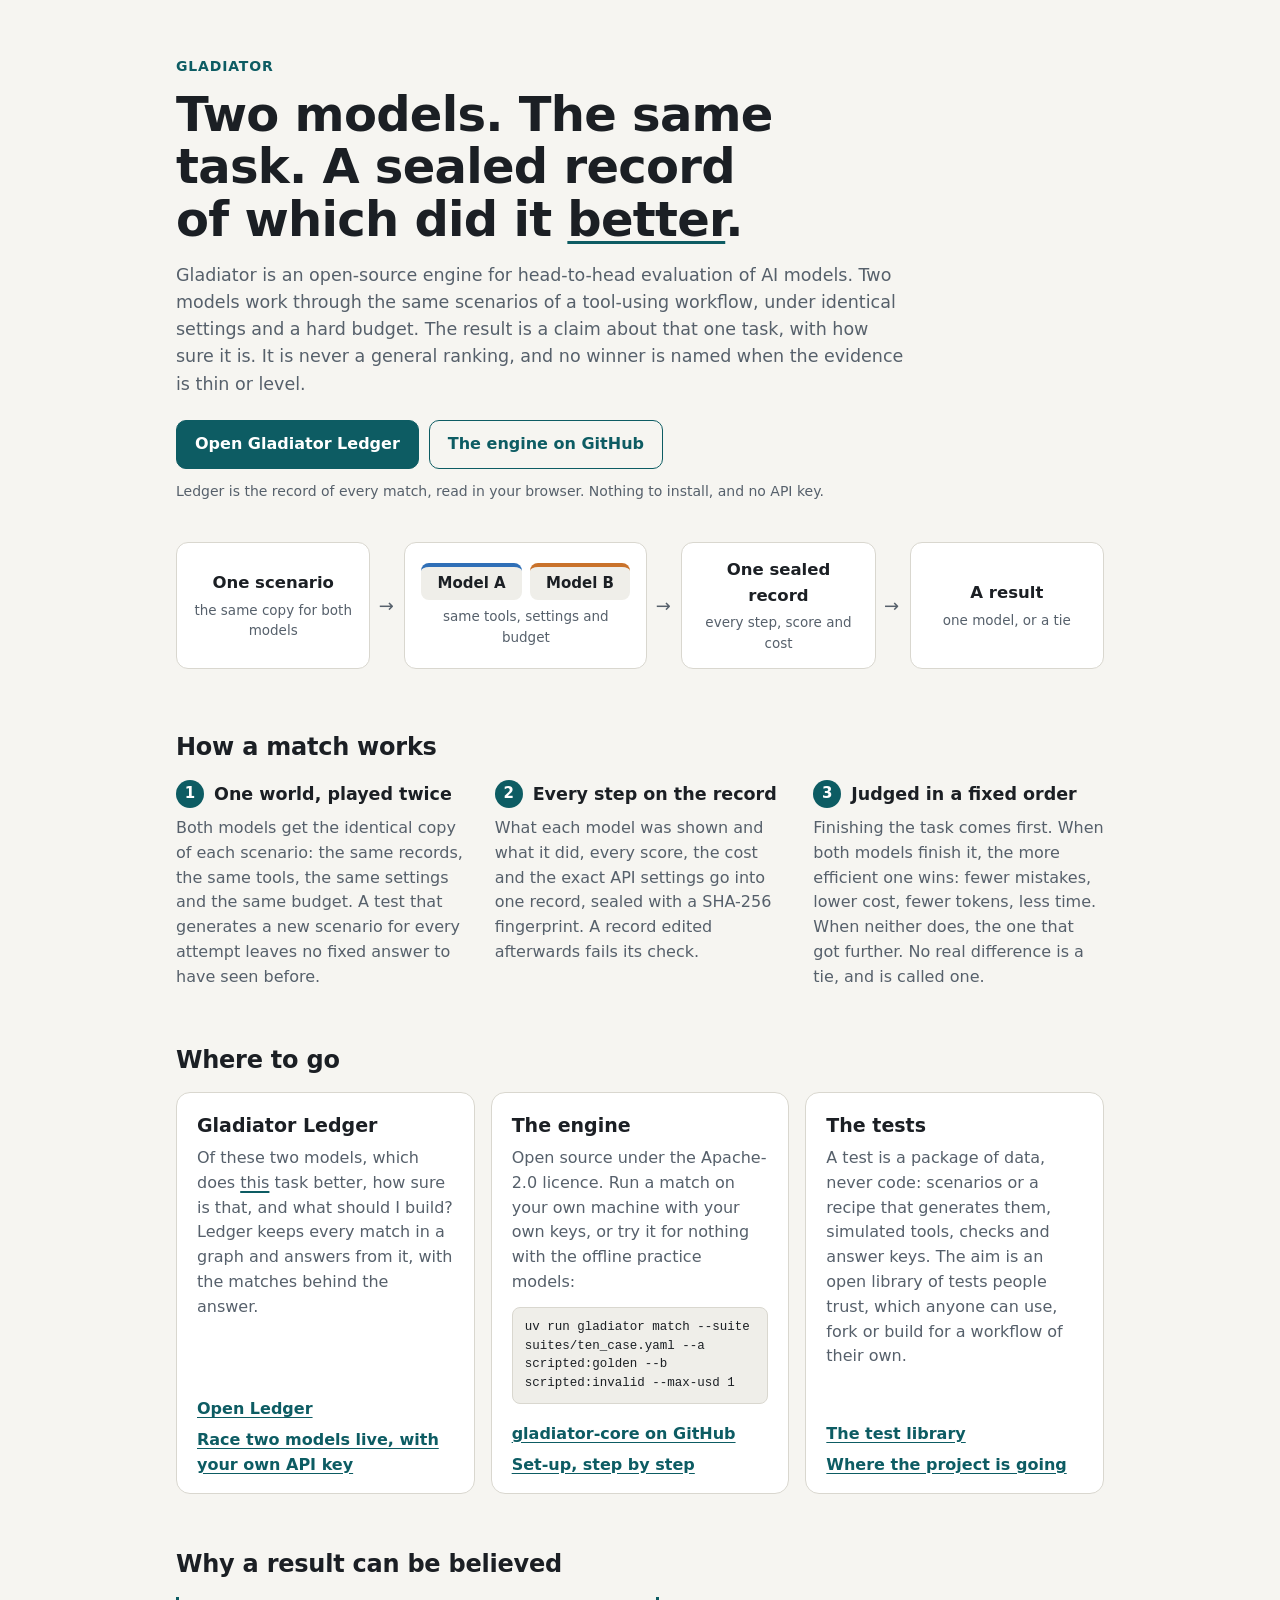
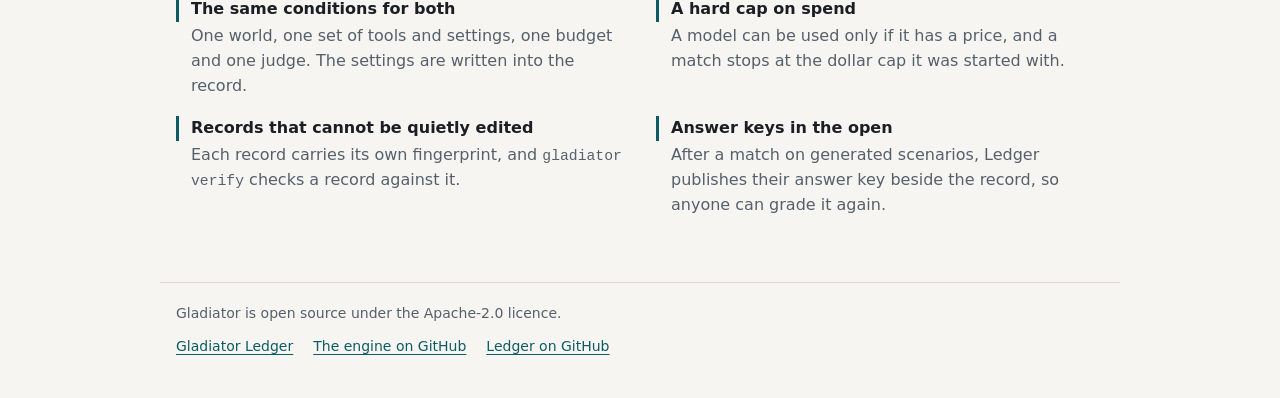
==== website/index.html @ 48481beb "A home page for gladiatorbench.com, and a runner's own address says what it is The base domain answe" ====
<!doctype html>
<html lang="en">
<head>
<meta charset="utf-8">
<meta name="viewport" content="width=device-width, initial-scale=1">
<title>Gladiator: which of two AI models does this task better?</title>
<meta name="description" content="Gladiator is an open-source engine for head-to-head evaluation of AI models: two models, the same scenarios, identical settings, and a sealed record of which did the task better.">
<link rel="canonical" href="https://gladiatorbench.com/">
<meta property="og:type" content="website">
<meta property="og:url" content="https://gladiatorbench.com/">
<meta property="og:title" content="Gladiator: which of two AI models does this task better?">
<meta property="og:description" content="Two models, the same scenarios, identical settings, and a sealed record of which did the task better.">
<link rel="icon" href="data:image/svg+xml,%3Csvg xmlns='http://www.w3.org/2000/svg' viewBox='0 0 32 32'%3E%3Crect width='32' height='32' rx='7' fill='%230d5c63'/%3E%3Crect x='7' y='8' width='7' height='16' rx='2' fill='%23ffffff'/%3E%3Crect x='18' y='8' width='7' height='16' rx='2' fill='%23f0c170'/%3E%3C/svg%3E">
<link rel="stylesheet" href="styles.css">
</head>
<body>
<header class="top">
  <p class="brand">Gladiator</p>
  <h1>Two models. The same task. A sealed record of which did it <em>better</em>.</h1>
  <p class="lede">Gladiator is an open-source engine for head-to-head evaluation of AI models. Two models work
    through the same scenarios of a tool-using workflow, under identical settings and a hard budget. The result
    is a claim about that one task, with how sure it is. It is never a general ranking, and no winner is named
    when the evidence is thin or level.</p>
  <p class="actions">
    <a class="button" href="https://ledger.gladiatorbench.com/">Open Gladiator Ledger</a>
    <a class="button quiet" href="https://github.com/Loothore907/gladiator-core">The engine on GitHub</a>
  </p>
  <p class="note">Ledger is the record of every match, read in your browser. Nothing to install, and no API key.</p>

  <ol class="flow" aria-label="A match, from one scenario to a result">
    <li class="station">
      <span class="what">One scenario</span>
      <span class="how">the same copy for both models</span>
    </li>
    <li class="station pair">
      <span class="sides"><span class="side a">Model A</span><span class="side b">Model B</span></span>
      <span class="how">same tools, settings and budget</span>
    </li>
    <li class="station">
      <span class="what">One sealed record</span>
      <span class="how">every step, score and cost</span>
    </li>
    <li class="station">
      <span class="what">A result</span>
      <span class="how">one model, or a tie</span>
    </li>
  </ol>
</header>

<main>
  <section aria-labelledby="h-how">
    <h2 id="h-how">How a match works</h2>
    <ol class="steps">
      <li>
        <h3><span class="num">1</span> One world, played twice</h3>
        <p>Both models get the identical copy of each scenario: the same records, the same tools, the same
          settings and the same budget. A test that generates a new scenario for every attempt leaves no fixed
          answer to have seen before.</p>
      </li>
      <li>
        <h3><span class="num">2</span> Every step on the record</h3>
        <p>What each model was shown and what it did, every score, the cost and the exact API settings go into
          one record, sealed with a SHA-256 fingerprint. A record edited afterwards fails its check.</p>
      </li>
      <li>
        <h3><span class="num">3</span> Judged in a fixed order</h3>
        <p>Finishing the task comes first. When both models finish it, the more efficient one wins: fewer
          mistakes, lower cost, fewer tokens, less time. When neither does, the one that got further. No real
          difference is a tie, and is called one.</p>
      </li>
    </ol>
  </section>

  <section aria-labelledby="h-where">
    <h2 id="h-where">Where to go</h2>
    <div class="cards">
      <article class="card">
        <h3>Gladiator Ledger</h3>
        <p>Of these two models, which does <em>this</em> task better, how sure is that, and what should I build?
          Ledger keeps every match in a graph and answers from it, with the matches behind the answer.</p>
        <p class="links">
          <a href="https://ledger.gladiatorbench.com/">Open Ledger</a>
          <a href="https://github.com/Loothore907/gladiator-ledger#race-two-models-live-with-your-own-api-key">Race two models live, with your own API key</a>
        </p>
      </article>
      <article class="card">
        <h3>The engine</h3>
        <p>Open source under the Apache-2.0 licence. Run a match on your own machine with your own keys, or try
          it for nothing with the offline practice models:</p>
        <pre><code>uv run gladiator match --suite suites/ten_case.yaml --a scripted:golden --b scripted:invalid --max-usd 1</code></pre>
        <p class="links">
          <a href="https://github.com/Loothore907/gladiator-core">gladiator-core on GitHub</a>
          <a href="https://github.com/Loothore907/gladiator-core/blob/main/docs/DEVELOPMENT.md">Set-up, step by step</a>
        </p>
      </article>
      <article class="card">
        <h3>The tests</h3>
        <p>A test is a package of data, never code: scenarios or a recipe that generates them, simulated tools,
          checks and answer keys. The aim is an open library of tests people trust, which anyone can use, fork
          or build for a workflow of their own.</p>
        <p class="links">
          <a href="https://github.com/Loothore907/gladiator-core/tree/main/challenges">The test library</a>
          <a href="https://github.com/Loothore907/gladiator-core/blob/main/docs/PRODUCT.md">Where the project is going</a>
        </p>
      </article>
    </div>
  </section>

  <section aria-labelledby="h-trust">
    <h2 id="h-trust">Why a result can be believed</h2>
    <dl class="trust">
      <div>
        <dt>The same conditions for both</dt>
        <dd>One world, one set of tools and settings, one budget and one judge. The settings are written into
          the record.</dd>
      </div>
      <div>
        <dt>A hard cap on spend</dt>
        <dd>A model can be used only if it has a price, and a match stops at the dollar cap it was started
          with.</dd>
      </div>
      <div>
        <dt>Records that cannot be quietly edited</dt>
        <dd>Each record carries its own fingerprint, and <code>gladiator verify</code> checks a record against
          it.</dd>
      </div>
      <div>
        <dt>Answer keys in the open</dt>
        <dd>After a match on generated scenarios, Ledger publishes their answer key beside the record, so anyone
          can grade it again.</dd>
      </div>
    </dl>
  </section>
</main>

<footer class="foot">
  <p>Gladiator is open source under the Apache-2.0 licence.</p>
  <p class="links">
    <a href="https://ledger.gladiatorbench.com/">Gladiator Ledger</a>
    <a href="https://github.com/Loothore907/gladiator-core">The engine on GitHub</a>
    <a href="https://github.com/Loothore907/gladiator-ledger">Ledger on GitHub</a>
  </p>
</footer>
</body>
</html>
---- website/styles.css ----
/* The home page at gladiatorbench.com. One static page: no script, nothing loaded from anywhere else.
   The colours are the Gladiator Ledger page's, so the two read as one place. */
:root {
  color-scheme: light dark;
  --bg: #f6f5f1;
  --surface: #ffffff;
  --sunken: #efeee9;
  --ink: #1b1f24;
  --muted: #56606b;
  --line: #d9d7cf;
  --accent: #0d5c63;
  --accent-ink: #ffffff;
  --accent-soft: #e2efef;
  --focus: #1a6fd6;
  --side-a: #2f6fb7;
  --side-b: #c9722b;
  --mono: ui-monospace, SFMono-Regular, Menlo, Consolas, "Liberation Mono", monospace;
  --sans: system-ui, -apple-system, "Segoe UI", Roboto, "Helvetica Neue", Arial, sans-serif;
}
@media (prefers-color-scheme: dark) {
  :root {
    --bg: #131619;
    --surface: #1b1f23;
    --sunken: #171a1e;
    --ink: #e8eaed;
    --muted: #a3acb6;
    --line: #333a41;
    --accent: #72c8cc;
    --accent-ink: #0c1719;
    --accent-soft: #1c3336;
    --focus: #8ab8ff;
    --side-a: #6aa5e6;
    --side-b: #e39a5a;
  }
}

* { box-sizing: border-box; }
html { -webkit-text-size-adjust: 100%; }
body {
  margin: 0;
  background: var(--bg);
  color: var(--ink);
  font: 16px/1.55 var(--sans);
  overflow-wrap: break-word;
}
.top, main, .foot { max-width: 960px; margin: 0 auto; padding: 0 16px; }
.top { padding-top: 56px; }
a { color: var(--accent); text-underline-offset: 3px; }
a:focus-visible { outline: 3px solid var(--focus); outline-offset: 2px; border-radius: 4px; }
p { margin: 0 0 12px; }

.brand { margin: 0 0 10px; font-size: 14px; font-weight: 600; letter-spacing: 0.06em; text-transform: uppercase; color: var(--accent); }
h1 { margin: 0 0 16px; max-width: 20ch; font-size: clamp(30px, 6vw, 48px); line-height: 1.1; letter-spacing: -0.015em; text-wrap: balance; }
h1 em, .card em { font-style: normal; text-decoration: underline; text-decoration-color: var(--accent); text-decoration-thickness: 3px; text-underline-offset: 5px; }
.card em { text-decoration-thickness: 2px; text-underline-offset: 3px; }
.lede { margin: 0 0 22px; max-width: 66ch; font-size: 17.5px; color: var(--muted); }
.note { margin: 12px 0 0; font-size: 14px; color: var(--muted); }

.actions { display: flex; flex-wrap: wrap; gap: 10px; margin: 0; }
.button {
  display: inline-block; padding: 11px 18px; border-radius: 10px; border: 1.5px solid var(--accent);
  background: var(--accent); color: var(--accent-ink); font-weight: 600; text-decoration: none;
}
.button.quiet { background: transparent; color: var(--accent); }
.button:hover { filter: brightness(1.08); }
.button.quiet:hover { background: var(--accent-soft); filter: none; }

/* A match in four stations. Side by side where there is room, top to bottom on a phone; the arrow between two
   stations turns with them. */
.flow { list-style: none; margin: 40px 0 0; padding: 0; display: grid; grid-template-columns: 1fr; gap: 30px; }
.station {
  position: relative; display: flex; flex-direction: column; justify-content: center; gap: 4px; min-width: 0;
  padding: 14px 16px; border: 1px solid var(--line); border-radius: 12px; background: var(--surface); text-align: center;
}
.station .what { font-weight: 650; font-size: 16.5px; }
.station .how { font-size: 13.5px; color: var(--muted); }
.station:not(:last-child)::after {
  content: "\2193"; position: absolute; left: 50%; top: 100%; transform: translateX(-50%);
  width: 30px; height: 30px; line-height: 30px; text-align: center; font-size: 18px; color: var(--muted);
}
.sides { display: grid; grid-template-columns: 1fr 1fr; gap: 8px; margin-bottom: 2px; }
.side { padding: 5px 6px; border-radius: 8px; background: var(--sunken); font-weight: 650; font-size: 15px; }
.side.a { border-top: 4px solid var(--side-a); }
.side.b { border-top: 4px solid var(--side-b); }
@media (min-width: 760px) {
  .flow { grid-template-columns: 1fr 1.25fr 1fr 1fr; gap: 34px; }
  .station:not(:last-child)::after { content: "\2192"; left: 100%; top: 50%; transform: translateY(-50%); width: 34px; }
}

main { padding-top: 8px; }
section { margin-top: 56px; }
h2 { margin: 0 0 18px; font-size: 24px; line-height: 1.2; letter-spacing: -0.01em; }
h3 { margin: 0 0 8px; font-size: 17.5px; line-height: 1.3; }

.steps { list-style: none; margin: 0; padding: 0; display: grid; grid-template-columns: 1fr; gap: 22px; }
.steps p { margin: 0; color: var(--muted); }
.steps h3 { display: flex; align-items: center; gap: 10px; }
.num {
  flex: none; display: inline-flex; align-items: center; justify-content: center; width: 28px; height: 28px;
  border-radius: 50%; background: var(--accent); color: var(--accent-ink); font-size: 15px; font-weight: 700;
}

.cards { display: grid; grid-template-columns: 1fr; gap: 16px; }
.card {
  display: flex; flex-direction: column; min-width: 0; padding: 20px 20px 16px;
  border: 1px solid var(--line); border-radius: 14px; background: var(--surface);
}
.card h3 { font-size: 19px; }
.card p { color: var(--muted); }
.card .links { margin-top: auto; padding-top: 6px; }
.links { display: flex; flex-direction: column; gap: 6px; margin: 0; }
.links a { font-weight: 600; }
pre {
  margin: 0 0 12px; padding: 10px 12px; border-radius: 8px; background: var(--sunken); border: 1px solid var(--line);
  white-space: pre-wrap; overflow-wrap: anywhere; font: 12.5px/1.5 var(--mono);  /* wraps: a card is narrow */
}
code { font-family: var(--mono); font-size: 0.92em; }
pre code { font-size: inherit; }

.trust { margin: 0; display: grid; grid-template-columns: 1fr; gap: 18px 32px; }
.trust dt { font-weight: 650; margin-bottom: 2px; padding-left: 12px; border-left: 3px solid var(--accent); }
.trust dd { margin: 0; padding-left: 15px; color: var(--muted); }

@media (min-width: 760px) {
  .steps { grid-template-columns: repeat(3, 1fr); gap: 28px; }
  .cards { grid-template-columns: repeat(3, 1fr); }
  .trust { grid-template-columns: 1fr 1fr; }
}

.foot { margin-top: 64px; padding-top: 20px; padding-bottom: 40px; border-top: 1px solid var(--line); font-size: 14px; color: var(--muted); }
.foot .links { flex-direction: row; flex-wrap: wrap; gap: 6px 20px; }
.foot .links a { font-weight: 500; }
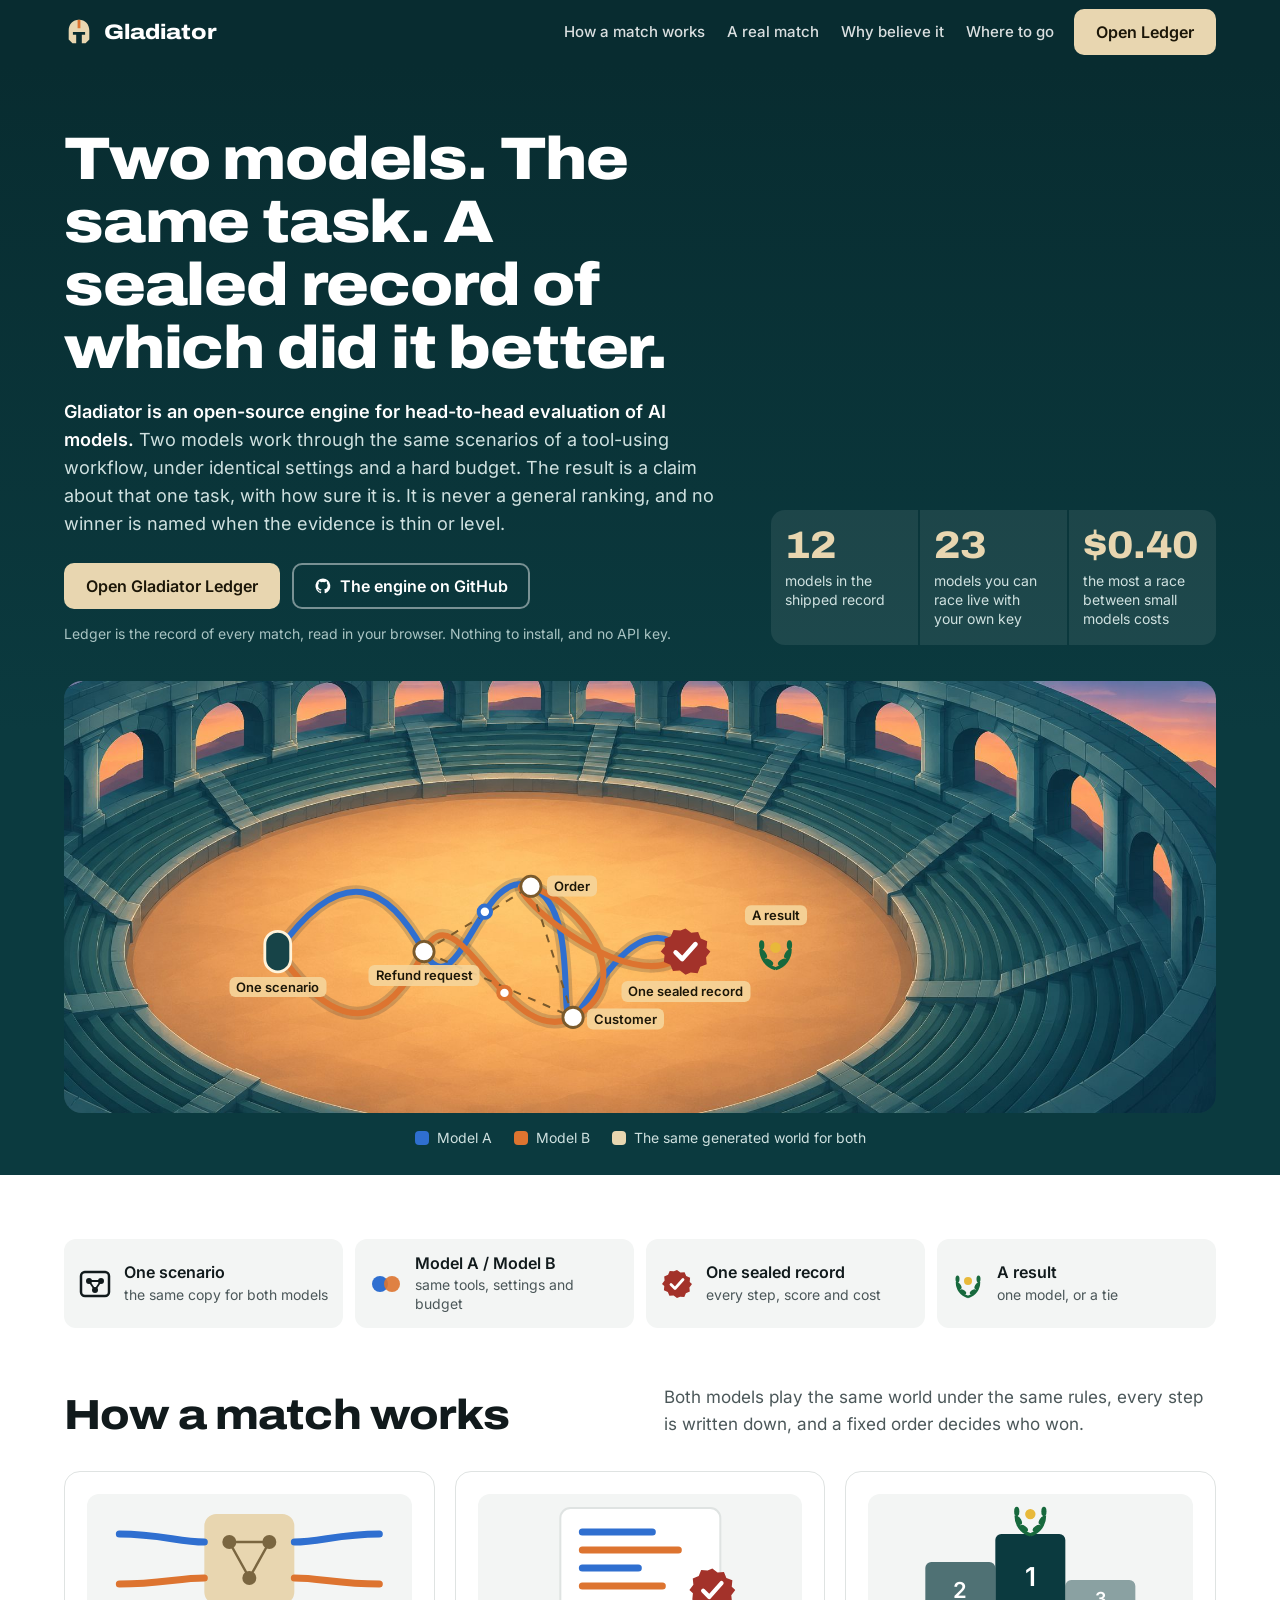
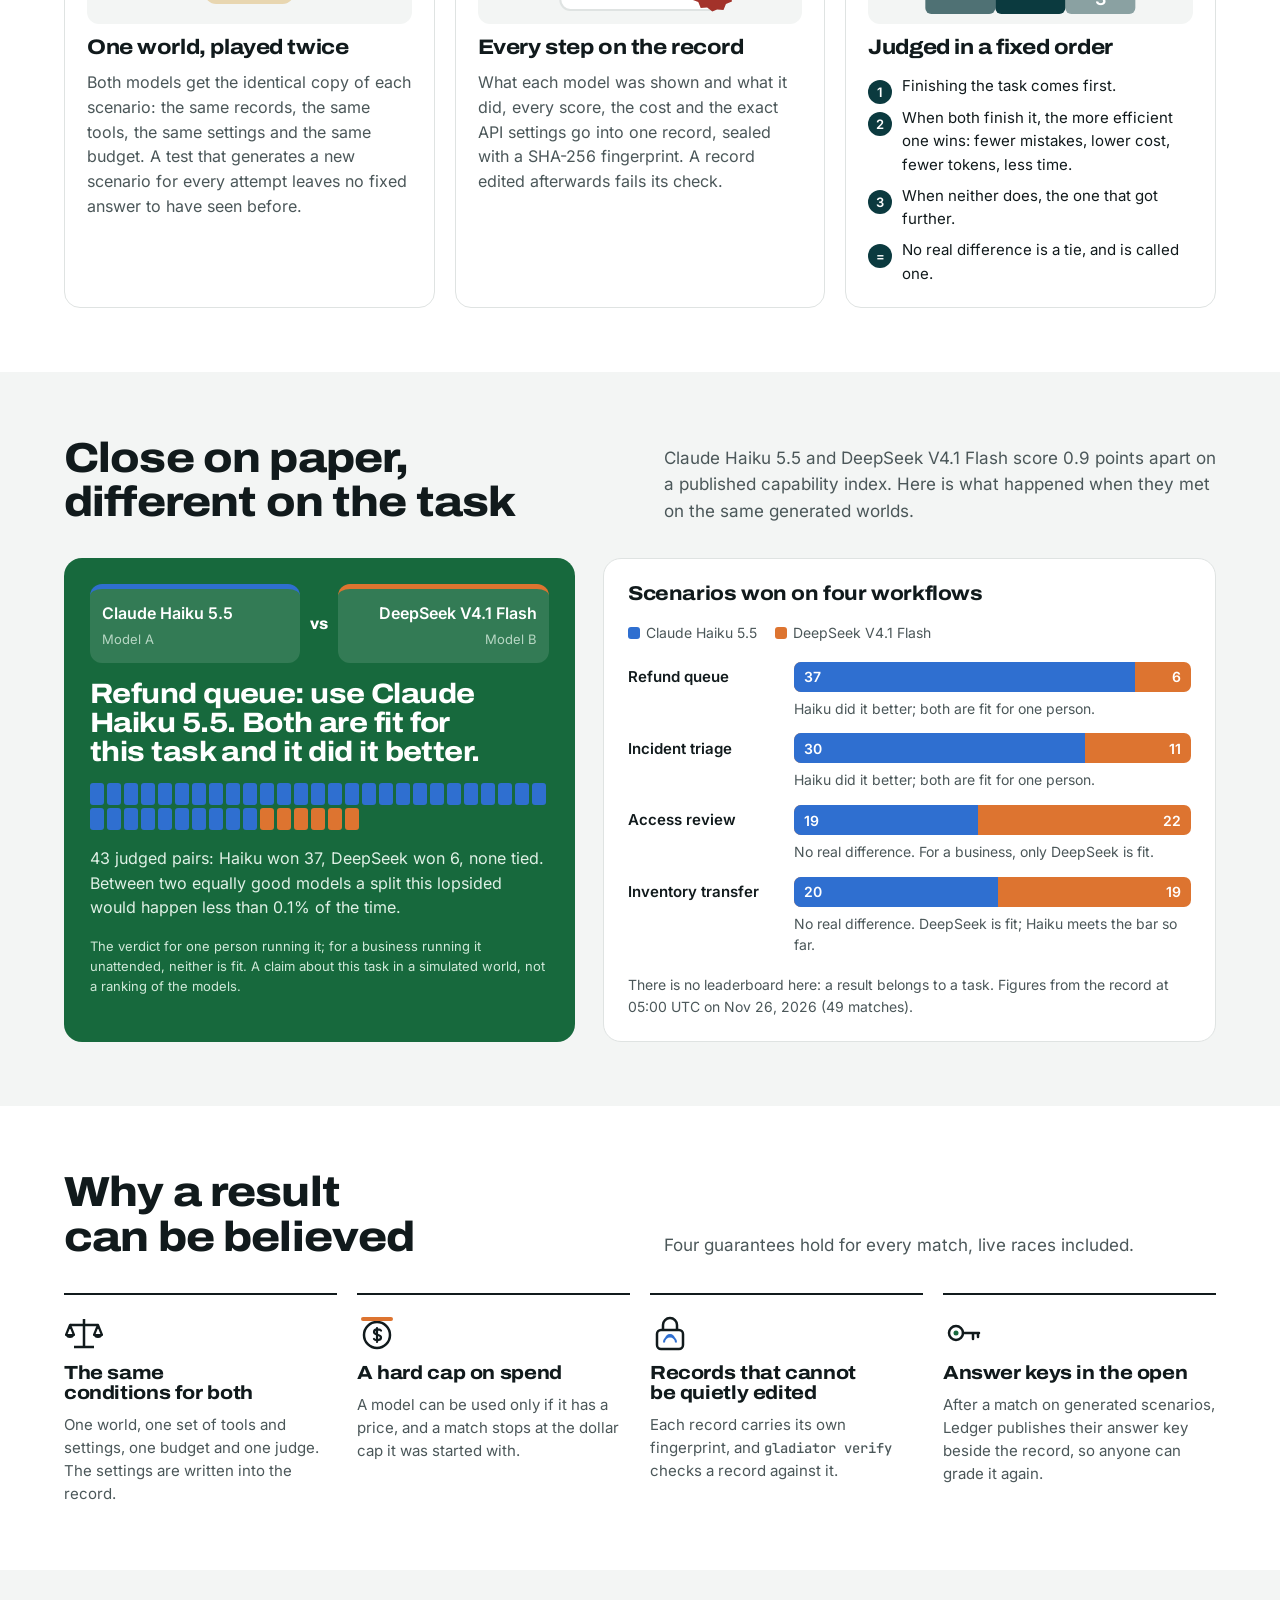
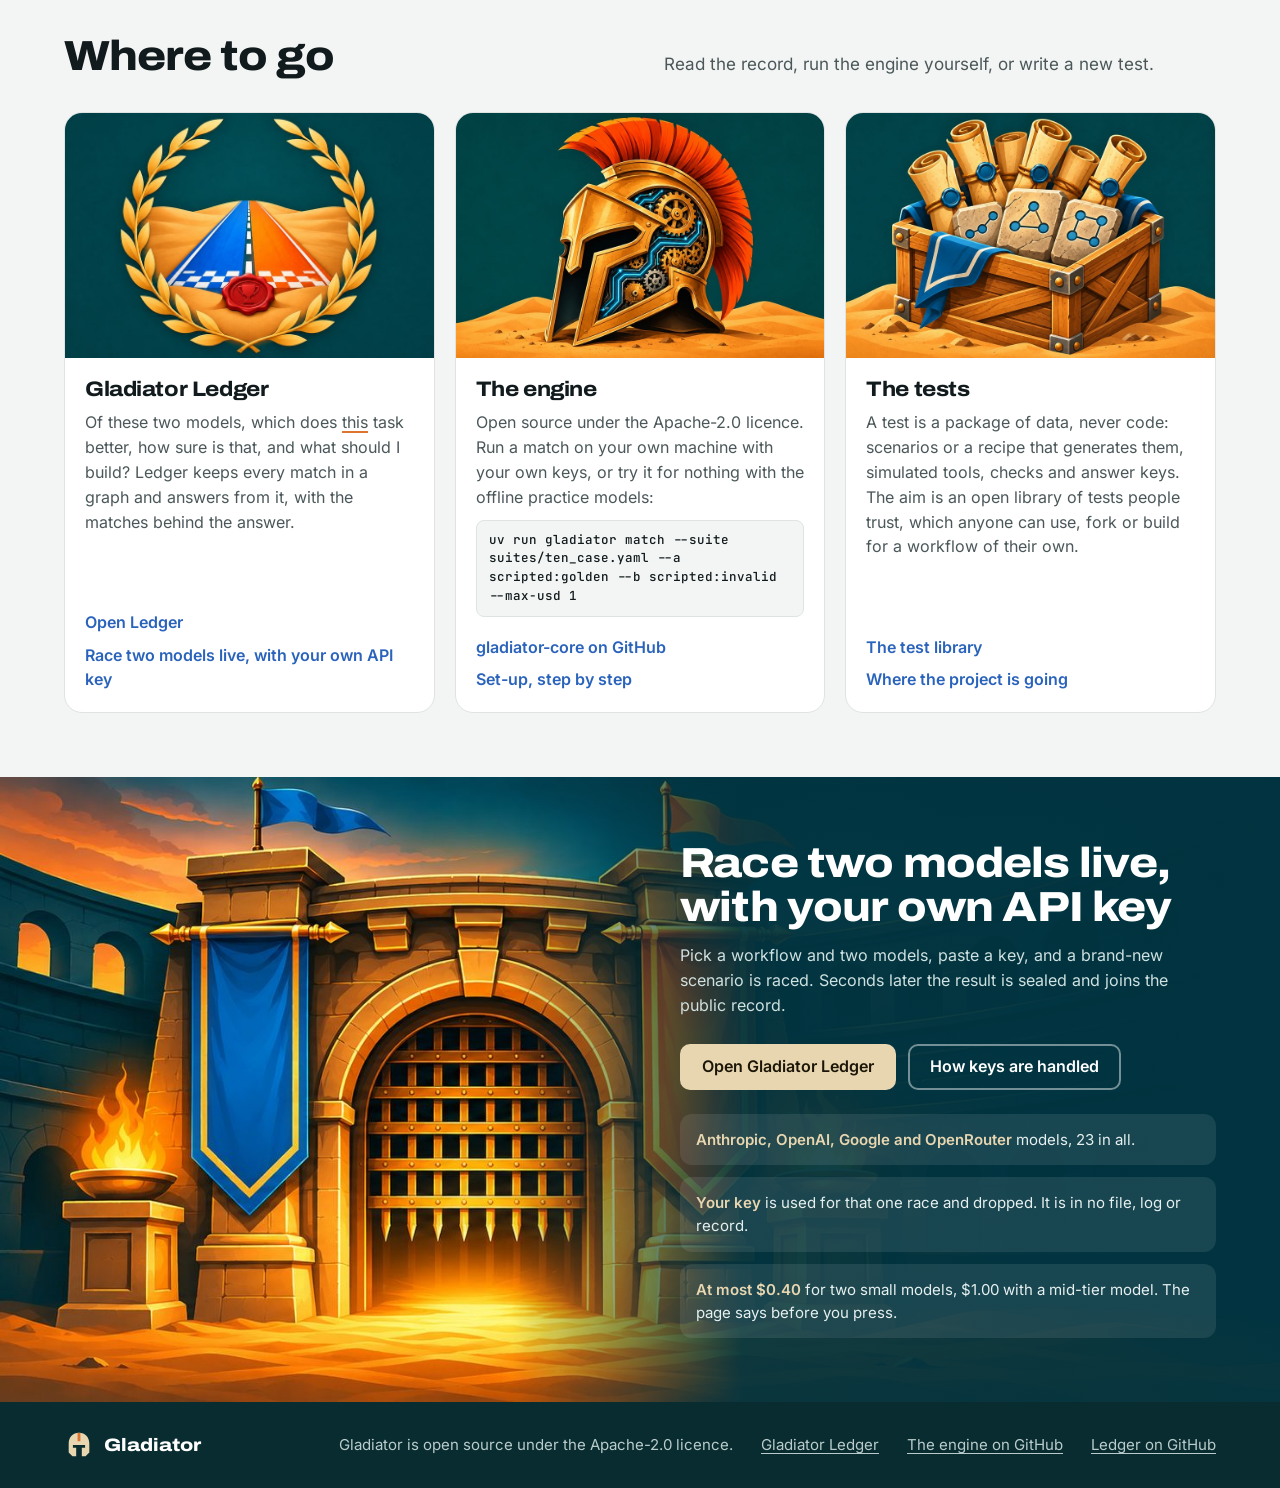
==== commit 9a0979f1: "Home page: the arena redesign, with the owner's artwork The page Earl approved as a mockup, rebuilt " ====
--- a/website/index.html
+++ b/website/index.html
@@ -10,136 +10,285 @@
 <meta property="og:url" content="https://gladiatorbench.com/">
 <meta property="og:title" content="Gladiator: which of two AI models does this task better?">
 <meta property="og:description" content="Two models, the same scenarios, identical settings, and a sealed record of which did the task better.">
+<meta name="theme-color" content="#082c30">
 <link rel="icon" href="data:image/svg+xml,%3Csvg xmlns='http://www.w3.org/2000/svg' viewBox='0 0 32 32'%3E%3Crect width='32' height='32' rx='7' fill='%230d5c63'/%3E%3Crect x='7' y='8' width='7' height='16' rx='2' fill='%23ffffff'/%3E%3Crect x='18' y='8' width='7' height='16' rx='2' fill='%23f0c170'/%3E%3C/svg%3E">
+<link rel="preload" href="fonts/archivo-latin.woff2" as="font" type="font/woff2" crossorigin>
+<link rel="preload" href="fonts/inter-latin.woff2" as="font" type="font/woff2" crossorigin>
 <link rel="stylesheet" href="styles.css">
 </head>
 <body>
-<header class="top">
-  <p class="brand">Gladiator</p>
-  <h1>Two models. The same task. A sealed record of which did it <em>better</em>.</h1>
-  <p class="lede">Gladiator is an open-source engine for head-to-head evaluation of AI models. Two models work
-    through the same scenarios of a tool-using workflow, under identical settings and a hard budget. The result
-    is a claim about that one task, with how sure it is. It is never a general ranking, and no winner is named
-    when the evidence is thin or level.</p>
-  <p class="actions">
-    <a class="button" href="https://ledger.gladiatorbench.com/">Open Gladiator Ledger</a>
-    <a class="button quiet" href="https://github.com/Loothore907/gladiator-core">The engine on GitHub</a>
-  </p>
-  <p class="note">Ledger is the record of every match, read in your browser. Nothing to install, and no API key.</p>
-
-  <ol class="flow" aria-label="A match, from one scenario to a result">
-    <li class="station">
-      <span class="what">One scenario</span>
-      <span class="how">the same copy for both models</span>
-    </li>
-    <li class="station pair">
-      <span class="sides"><span class="side a">Model A</span><span class="side b">Model B</span></span>
-      <span class="how">same tools, settings and budget</span>
-    </li>
-    <li class="station">
-      <span class="what">One sealed record</span>
-      <span class="how">every step, score and cost</span>
-    </li>
-    <li class="station">
-      <span class="what">A result</span>
-      <span class="how">one model, or a tie</span>
-    </li>
-  </ol>
+<!-- Drawings used more than once on the page. Nothing here is loaded from anywhere else. -->
+<svg class="sprite" width="0" height="0" aria-hidden="true">
+  <symbol id="helm" viewBox="0 0 32 32"><path d="M16 3c-6.5 0-11 4.8-11 11.5V24l4 4h4v-9H9.5v-3h13v3H19v9h4l4-4v-9.5C27 7.8 22.5 3 16 3z" fill="#e8d6b0"/><path d="M16 3v9" stroke="#dd7430" stroke-width="3"/></symbol>
+  <symbol id="i-scen" viewBox="0 0 34 34"><rect x="3" y="5" width="28" height="24" rx="4" fill="none" stroke="currentColor" stroke-width="2.5"/><circle cx="11" cy="14" r="3" fill="currentColor"/><circle cx="23" cy="14" r="3" fill="currentColor"/><circle cx="17" cy="23" r="3" fill="currentColor"/><path d="M11 14h12M11 14l6 9M23 14l-6 9" stroke="currentColor" stroke-width="1.8"/></symbol>
+  <symbol id="i-two" viewBox="0 0 34 34"><circle cx="11" cy="17" r="8" fill="#2f6fd0"/><circle cx="23" cy="17" r="8" fill="#dd7430" opacity=".9"/></symbol>
+  <symbol id="i-seal" viewBox="0 0 34 34"><path d="M17 3l3.4 2.6 4.2-.4 1.6 3.9 3.9 1.6-.4 4.2L32 17l-2.6 3.4.4 4.2-3.9 1.6-1.6 3.9-4.2-.4L17 31l-3.4-2.6-4.2.4-1.6-3.9-3.9-1.6.4-4.2L2 17l2.6-3.4-.4-4.2 3.9-1.6 1.6-3.9 4.2.4z" fill="#a3322a"/><path d="M11 17.5l4 4 8-9" fill="none" stroke="#fff" stroke-width="2.8" stroke-linecap="round" stroke-linejoin="round"/></symbol>
+  <symbol id="i-laurel" viewBox="0 0 34 34"><path d="M17 30c-7-2-11-8-11-15M17 30c7-2 11-8 11-15" fill="none" stroke="#17693d" stroke-width="2.5"/><g fill="#17693d"><ellipse cx="6.5" cy="12" rx="2" ry="3.6"/><ellipse cx="8" cy="19" rx="2" ry="3.6" transform="rotate(-30 8 19)"/><ellipse cx="12" cy="25" rx="2" ry="3.6" transform="rotate(-55 12 25)"/><ellipse cx="27.5" cy="12" rx="2" ry="3.6"/><ellipse cx="26" cy="19" rx="2" ry="3.6" transform="rotate(30 26 19)"/><ellipse cx="22" cy="25" rx="2" ry="3.6" transform="rotate(55 22 25)"/></g><circle cx="17" cy="14" r="4" fill="#e8b93a"/></symbol>
+  <symbol id="i-gh" viewBox="0 0 24 24"><path fill="currentColor" d="M12 2a10 10 0 00-3.2 19.5c.5.1.7-.2.7-.5v-1.7c-2.8.6-3.4-1.3-3.4-1.3-.5-1.2-1.1-1.5-1.1-1.5-.9-.6.1-.6.1-.6 1 .1 1.5 1 1.5 1 .9 1.5 2.3 1.1 2.9.8.1-.6.3-1.1.6-1.3-2.2-.3-4.6-1.1-4.6-5 0-1.1.4-2 1-2.7-.1-.3-.4-1.3.1-2.7 0 0 .8-.3 2.7 1a9.4 9.4 0 015 0c1.9-1.3 2.7-1 2.7-1 .5 1.4.2 2.4.1 2.7.6.7 1 1.6 1 2.7 0 3.9-2.4 4.7-4.6 5 .4.3.7.9.7 1.9V21c0 .3.2.6.7.5A10 10 0 0012 2z"/></symbol>
+  <symbol id="i-scale" viewBox="0 0 40 40"><path d="M20 6v28M10 34h20M6 12h28" stroke="currentColor" stroke-width="2.5" fill="none"/><path d="M6 12l-4 10h8zM34 12l-4 10h8z" fill="none" stroke="currentColor" stroke-width="2.2" stroke-linejoin="round"/><path d="M2 22a4 3 0 008 0M30 22a4 3 0 008 0" fill="currentColor"/></symbol>
+  <symbol id="i-cap" viewBox="0 0 40 40"><circle cx="20" cy="22" r="13" fill="none" stroke="currentColor" stroke-width="2.5"/><path d="M20 15v14M24 17.5c-1-1.5-7-2-7 1.5s7 2 7 5.5-6 3-7 1.5" fill="none" stroke="currentColor" stroke-width="2.2" stroke-linecap="round"/><path d="M6 6h28" stroke="#dd7430" stroke-width="4" stroke-linecap="round"/></symbol>
+  <symbol id="i-lock" viewBox="0 0 40 40"><rect x="7" y="17" width="26" height="19" rx="4" fill="none" stroke="currentColor" stroke-width="2.5"/><path d="M13 17v-5a7 7 0 0114 0v5" fill="none" stroke="currentColor" stroke-width="2.5"/><path d="M16 26a4 4 0 018 0M14 29.5a6 6 0 0112 0" fill="none" stroke="#2f6fd0" stroke-width="2"/></symbol>
+  <symbol id="i-key" viewBox="0 0 40 40"><circle cx="13" cy="20" r="7" fill="none" stroke="currentColor" stroke-width="2.5"/><path d="M20 20h16M30 20v6M35 20v4" stroke="currentColor" stroke-width="2.5" fill="none" stroke-linecap="round"/><circle cx="13" cy="20" r="2.5" fill="#17693d"/></symbol>
+</svg>
+
+<nav class="nav" aria-label="Main">
+  <div class="wrap">
+    <a class="brand" href="#top"><svg aria-hidden="true"><use href="#helm"/></svg>Gladiator</a>
+    <div class="navlinks">
+      <a href="#how">How a match works</a>
+      <a href="#match">A real match</a>
+      <a href="#trust">Why believe it</a>
+      <a href="#where">Where to go</a>
+    </div>
+    <a class="btn pri" href="https://ledger.gladiatorbench.com/">Open Ledger</a>
+  </div>
+</nav>
+
+<header class="band hero" id="top">
+  <div class="wrap">
+    <div class="top">
+      <div>
+        <h1>Two models. The same task. A sealed record of which did it better.</h1>
+        <p class="lede"><b>Gladiator is an open-source engine for head-to-head evaluation of AI models.</b> Two
+          models work through the same scenarios of a tool-using workflow, under identical settings and a hard
+          budget. The result is a claim about that one task, with how sure it is. It is never a general ranking,
+          and no winner is named when the evidence is thin or level.</p>
+        <div class="cta">
+          <a class="btn pri" href="https://ledger.gladiatorbench.com/">Open Gladiator Ledger</a>
+          <a class="btn sec" href="https://github.com/Loothore907/gladiator-core"><svg aria-hidden="true"><use href="#i-gh"/></svg>The engine on GitHub</a>
+        </div>
+        <p class="note">Ledger is the record of every match, read in your browser. Nothing to install, and no API key.</p>
+      </div>
+      <dl class="figs" aria-label="The record in figures">
+        <div><dt>12</dt><dd>models in the shipped record</dd></div>
+        <div><dt>23</dt><dd>models you can race live with your own key</dd></div>
+        <div><dt>$0.40</dt><dd>the most a race between small models costs</dd></div>
+      </dl>
+    </div>
+
+    <!-- The arena: the picture, with the two routes drawn over it in the picture's own coordinates (2048 x 768).
+         On a phone the frame is cropped to the middle of the floor (x 270-1360, y 190-768), and the drawing and the
+         labels switch to the copy made for that crop. -->
+    <figure class="arena" role="img" aria-label="Two models, blue and orange, walk the same scenario world, a refund request, its order and its customer, and meet at one sealed record and a result.">
+      <img class="floor" src="img/hero-arena.jpg" width="2048" height="768" alt="" fetchpriority="high">
+      <svg class="routes wide" viewBox="0 0 2048 768" aria-hidden="true">
+        <g fill="none" stroke-linecap="round">
+          <path class="shadow" d="M380 481C500 311 580 371 640 481S740 325 830 365S875 618 905 598S1015 391 1105 481"/>
+          <path class="shadow" d="M380 481C500 651 580 601 640 481S785 658 905 598S920 395 830 365S1015 586 1105 481"/>
+          <path class="ra" d="M380 481C500 311 580 371 640 481S740 325 830 365S875 618 905 598S1015 391 1105 481"/>
+          <path class="rb" d="M380 481C500 651 580 601 640 481S785 658 905 598S920 395 830 365S1015 586 1105 481"/>
+        </g>
+        <path class="link" d="M640 481L830 365L905 598Z" stroke-dasharray="8 8"/>
+        <g class="node"><circle cx="640" cy="481" r="18"/><circle cx="830" cy="365" r="18"/><circle cx="905" cy="598" r="18"/></g>
+        <rect class="gate" x="357" y="445" width="46" height="72" rx="23"/>
+        <use href="#i-seal" x="1055" y="431" width="100" height="100"/>
+        <use href="#i-laurel" x="1225" y="441" width="80" height="80"/>
+        <circle class="tok ta" r="11"><animateMotion dur="5s" repeatCount="indefinite" path="M380 481C500 311 580 371 640 481S740 325 830 365S875 618 905 598S1015 391 1105 481"/></circle>
+        <circle class="tok tb" r="11"><animateMotion dur="5.6s" repeatCount="indefinite" path="M380 481C500 651 580 601 640 481S785 658 905 598S920 395 830 365S1015 586 1105 481"/></circle>
+      </svg>
+      <svg class="routes narrow" viewBox="270 190 1090 578" aria-hidden="true">
+        <g fill="none" stroke-linecap="round">
+          <path class="shadow" d="M380 481C500 311 580 371 640 481S740 325 830 365S875 618 905 598S1015 391 1105 481"/>
+          <path class="shadow" d="M380 481C500 651 580 601 640 481S785 658 905 598S920 395 830 365S1015 586 1105 481"/>
+          <path class="ra" d="M380 481C500 311 580 371 640 481S740 325 830 365S875 618 905 598S1015 391 1105 481"/>
+          <path class="rb" d="M380 481C500 651 580 601 640 481S785 658 905 598S920 395 830 365S1015 586 1105 481"/>
+        </g>
+        <path class="link" d="M640 481L830 365L905 598Z" stroke-dasharray="12 12"/>
+        <g class="node"><circle cx="640" cy="481" r="24"/><circle cx="830" cy="365" r="24"/><circle cx="905" cy="598" r="24"/></g>
+        <rect class="gate" x="338" y="415" width="84" height="132" rx="42"/>
+        <use href="#i-seal" x="1015" y="391" width="180" height="180"/>
+        <use href="#i-laurel" x="1193" y="409" width="144" height="144"/>
+        <circle class="tok ta" r="21"><animateMotion dur="5s" repeatCount="indefinite" path="M380 481C500 311 580 371 640 481S740 325 830 365S875 618 905 598S1015 391 1105 481"/></circle>
+        <circle class="tok tb" r="21"><animateMotion dur="5.6s" repeatCount="indefinite" path="M380 481C500 651 580 601 640 481S785 658 905 598S920 395 830 365S1015 586 1105 481"/></circle>
+      </svg>
+      <span class="tag wide world" style="--x:31.25%;--y:65.8%">Refund request</span>
+      <span class="tag wide world side" style="--x:41.9%;--y:47.5%">Order</span>
+      <span class="tag wide world side" style="--x:45.4%;--y:78.2%">Customer</span>
+      <span class="tag wide" style="--x:18.55%;--y:68.4%">One scenario</span>
+      <span class="tag wide" style="--x:53.96%;--y:69.4%">One sealed record</span>
+      <span class="tag wide above" style="--x:61.77%;--y:56.6%">A result</span>
+      <span class="tag narrow" style="--x:12%;--y:66%">Scenario</span>
+      <span class="tag narrow" style="--x:76.6%;--y:70.5%">Sealed</span>
+    </figure>
+    <p class="legend"><span><i class="ka"></i>Model A</span><span><i class="kb"></i>Model B</span><span><i class="ks"></i>The same generated world for both</span></p>
+  </div>
 </header>
 
 <main>
-  <section aria-labelledby="h-how">
-    <h2 id="h-how">How a match works</h2>
-    <ol class="steps">
-      <li>
-        <h3><span class="num">1</span> One world, played twice</h3>
-        <p>Both models get the identical copy of each scenario: the same records, the same tools, the same
-          settings and the same budget. A test that generates a new scenario for every attempt leaves no fixed
-          answer to have seen before.</p>
-      </li>
-      <li>
-        <h3><span class="num">2</span> Every step on the record</h3>
-        <p>What each model was shown and what it did, every score, the cost and the exact API settings go into
-          one record, sealed with a SHA-256 fingerprint. A record edited afterwards fails its check.</p>
-      </li>
-      <li>
-        <h3><span class="num">3</span> Judged in a fixed order</h3>
-        <p>Finishing the task comes first. When both models finish it, the more efficient one wins: fewer
-          mistakes, lower cost, fewer tokens, less time. When neither does, the one that got further. No real
-          difference is a tie, and is called one.</p>
-      </li>
-    </ol>
-  </section>
-
-  <section aria-labelledby="h-where">
-    <h2 id="h-where">Where to go</h2>
-    <div class="cards">
-      <article class="card">
-        <h3>Gladiator Ledger</h3>
-        <p>Of these two models, which does <em>this</em> task better, how sure is that, and what should I build?
-          Ledger keeps every match in a graph and answers from it, with the matches behind the answer.</p>
-        <p class="links">
-          <a href="https://ledger.gladiatorbench.com/">Open Ledger</a>
-          <a href="https://github.com/Loothore907/gladiator-ledger#race-two-models-live-with-your-own-api-key">Race two models live, with your own API key</a>
-        </p>
-      </article>
-      <article class="card">
-        <h3>The engine</h3>
-        <p>Open source under the Apache-2.0 licence. Run a match on your own machine with your own keys, or try
-          it for nothing with the offline practice models:</p>
-        <pre><code>uv run gladiator match --suite suites/ten_case.yaml --a scripted:golden --b scripted:invalid --max-usd 1</code></pre>
-        <p class="links">
-          <a href="https://github.com/Loothore907/gladiator-core">gladiator-core on GitHub</a>
-          <a href="https://github.com/Loothore907/gladiator-core/blob/main/docs/DEVELOPMENT.md">Set-up, step by step</a>
-        </p>
-      </article>
-      <article class="card">
-        <h3>The tests</h3>
-        <p>A test is a package of data, never code: scenarios or a recipe that generates them, simulated tools,
-          checks and answer keys. The aim is an open library of tests people trust, which anyone can use, fork
-          or build for a workflow of their own.</p>
-        <p class="links">
-          <a href="https://github.com/Loothore907/gladiator-core/tree/main/challenges">The test library</a>
-          <a href="https://github.com/Loothore907/gladiator-core/blob/main/docs/PRODUCT.md">Where the project is going</a>
-        </p>
-      </article>
-    </div>
-  </section>
-
-  <section aria-labelledby="h-trust">
-    <h2 id="h-trust">Why a result can be believed</h2>
-    <dl class="trust">
-      <div>
-        <dt>The same conditions for both</dt>
-        <dd>One world, one set of tools and settings, one budget and one judge. The settings are written into
-          the record.</dd>
-      </div>
-      <div>
-        <dt>A hard cap on spend</dt>
-        <dd>A model can be used only if it has a price, and a match stops at the dollar cap it was started
-          with.</dd>
-      </div>
-      <div>
-        <dt>Records that cannot be quietly edited</dt>
-        <dd>Each record carries its own fingerprint, and <code>gladiator verify</code> checks a record against
-          it.</dd>
-      </div>
-      <div>
-        <dt>Answer keys in the open</dt>
-        <dd>After a match on generated scenarios, Ledger publishes their answer key beside the record, so anyone
-          can grade it again.</dd>
-      </div>
-    </dl>
+  <section class="band" id="how" aria-labelledby="h-how">
+    <div class="wrap">
+      <ol class="flow" aria-label="A match, from one scenario to a result">
+        <li><svg class="ink" aria-hidden="true"><use href="#i-scen"/></svg><span><b>One scenario</b>the same copy for both models</span></li>
+        <li><svg aria-hidden="true"><use href="#i-two"/></svg><span><b>Model A / Model B</b>same tools, settings and budget</span></li>
+        <li><svg aria-hidden="true"><use href="#i-seal"/></svg><span><b>One sealed record</b>every step, score and cost</span></li>
+        <li><svg aria-hidden="true"><use href="#i-laurel"/></svg><span><b>A result</b>one model, or a tie</span></li>
+      </ol>
+      <div class="head">
+        <h2 id="h-how">How a match works</h2>
+        <p>Both models play the same world under the same rules, every step is written down, and a fixed order
+          decides who won.</p>
+      </div>
+      <div class="steps">
+        <article class="step">
+          <div class="pic"><svg viewBox="0 0 300 130" aria-hidden="true"><rect x="105" y="20" width="90" height="90" rx="12" fill="#e8d6b0"/><g fill="#7a6640"><circle cx="130" cy="48" r="7"/><circle cx="170" cy="48" r="7"/><circle cx="150" cy="84" r="7"/></g><path d="M130 48h40M130 48l20 36M170 48l-20 36" stroke="#7a6640" stroke-width="2.5"/><g fill="none" stroke-width="7" stroke-linecap="round"><path d="M20 40C60 40 80 48 105 48" stroke="#2f6fd0"/><path d="M20 90C60 90 80 84 105 84" stroke="#dd7430"/><path d="M195 48C220 48 240 40 280 40" stroke="#2f6fd0"/><path d="M195 84C220 84 240 90 280 90" stroke="#dd7430"/></g></svg></div>
+          <h3>One world, played twice</h3>
+          <p>Both models get the identical copy of each scenario: the same records, the same tools, the same
+            settings and the same budget. A test that generates a new scenario for every attempt leaves no fixed
+            answer to have seen before.</p>
+        </article>
+        <article class="step">
+          <div class="pic"><svg viewBox="0 0 300 130" aria-hidden="true"><rect class="sheet" x="70" y="14" width="160" height="102" rx="10" stroke-width="2"/><g stroke-width="7" stroke-linecap="round"><path d="M92 38h70" stroke="#2f6fd0"/><path d="M92 56h96" stroke="#dd7430"/><path d="M92 74h56" stroke="#2f6fd0"/><path d="M92 92h80" stroke="#dd7430"/></g><use href="#i-seal" x="196" y="70" width="52" height="52"/></svg></div>
+          <h3>Every step on the record</h3>
+          <p>What each model was shown and what it did, every score, the cost and the exact API settings go into
+            one record, sealed with a SHA-256 fingerprint. A record edited afterwards fails its check.</p>
+        </article>
+        <article class="step">
+          <div class="pic"><svg viewBox="0 0 300 130" aria-hidden="true"><g fill="#0b3a3f"><rect x="115" y="40" width="70" height="80" rx="6"/><rect x="45" y="68" width="70" height="52" rx="6" opacity=".7"/><rect x="185" y="86" width="70" height="34" rx="6" opacity=".45"/></g><use href="#i-laurel" x="128" y="2" width="44" height="44"/><g fill="#fff" font-weight="800" text-anchor="middle"><text x="150" y="92" font-size="26">1</text><text x="80" y="104" font-size="22">2</text><text x="220" y="111" font-size="18">3</text></g></svg></div>
+          <h3>Judged in a fixed order</h3>
+          <ol class="order">
+            <li><b>1</b>Finishing the task comes first.</li>
+            <li><b>2</b>When both finish it, the more efficient one wins: fewer mistakes, lower cost, fewer tokens, less time.</li>
+            <li><b>3</b>When neither does, the one that got further.</li>
+            <li><b>=</b>No real difference is a tie, and is called one.</li>
+          </ol>
+        </article>
+      </div>
+    </div>
+  </section>
+
+  <section class="band panel" id="match" aria-labelledby="h-match">
+    <div class="wrap">
+      <div class="head">
+        <h2 id="h-match">Close on paper, different on the task</h2>
+        <p>Claude Haiku 5.5 and DeepSeek V4.1 Flash score 0.9 points apart on a published capability index. Here
+          is what happened when they met on the same generated worlds.</p>
+      </div>
+      <div class="duo">
+        <div class="verdict">
+          <div class="vs">
+            <div class="va"><b>Claude Haiku 5.5</b><small>Model A</small></div>
+            <span>vs</span>
+            <div class="vb"><b>DeepSeek V4.1 Flash</b><small>Model B</small></div>
+          </div>
+          <h3>Refund queue: use Claude Haiku 5.5. Both are fit for this task and it did it better.</h3>
+          <div class="cells" role="img" aria-label="43 judged pairs: Haiku won 37, DeepSeek won 6"><i></i><i></i><i></i><i></i><i></i><i></i><i></i><i></i><i></i><i></i><i></i><i></i><i></i><i></i><i></i><i></i><i></i><i></i><i></i><i></i><i></i><i></i><i></i><i></i><i></i><i></i><i></i><i></i><i></i><i></i><i></i><i></i><i></i><i></i><i></i><i></i><i></i><i class="b"></i><i class="b"></i><i class="b"></i><i class="b"></i><i class="b"></i><i class="b"></i></div>
+          <p>43 judged pairs: Haiku won 37, DeepSeek won 6, none tied. Between two equally good models a split
+            this lopsided would happen less than 0.1% of the time.</p>
+          <small>The verdict for one person running it; for a business running it unattended, neither is fit. A
+            claim about this task in a simulated world, not a ranking of the models.</small>
+        </div>
+        <div class="tally">
+          <h3>Scenarios won on four workflows</h3>
+          <p class="key"><span><i class="ka"></i>Claude Haiku 5.5</span><span><i class="kb"></i>DeepSeek V4.1 Flash</span></p>
+          <div class="rows">
+            <div class="row"><span class="name">Refund queue</span><div class="bar" role="img" aria-label="Refund queue: Haiku 37, DeepSeek 6"><span style="width:86%">37</span><span>6</span></div><span class="say">Haiku did it better; both are fit for one person.</span></div>
+            <div class="row"><span class="name">Incident triage</span><div class="bar" role="img" aria-label="Incident triage: Haiku 30, DeepSeek 11"><span style="width:73.2%">30</span><span>11</span></div><span class="say">Haiku did it better; both are fit for one person.</span></div>
+            <div class="row"><span class="name">Access review</span><div class="bar" role="img" aria-label="Access review: Haiku 19, DeepSeek 22"><span style="width:46.3%">19</span><span>22</span></div><span class="say">No real difference. For a business, only DeepSeek is fit.</span></div>
+            <div class="row"><span class="name">Inventory transfer</span><div class="bar" role="img" aria-label="Inventory transfer: Haiku 20, DeepSeek 19"><span style="width:51.3%">20</span><span>19</span></div><span class="say">No real difference. DeepSeek is fit; Haiku meets the bar so far.</span></div>
+          </div>
+          <p class="note">There is no leaderboard here: a result belongs to a task. Figures from the record at
+            05:00 UTC on Nov 26, 2026 (49 matches).</p>
+        </div>
+      </div>
+    </div>
+  </section>
+
+  <section class="band" id="trust" aria-labelledby="h-trust">
+    <div class="wrap">
+      <div class="head">
+        <h2 id="h-trust">Why a result can be believed</h2>
+        <p>Four guarantees hold for every match, live races included.</p>
+      </div>
+      <div class="pillars">
+        <div><svg aria-hidden="true"><use href="#i-scale"/></svg><h3>The same conditions for both</h3><p>One world, one set of tools and settings, one budget and one judge. The settings are written into the record.</p></div>
+        <div><svg aria-hidden="true"><use href="#i-cap"/></svg><h3>A hard cap on spend</h3><p>A model can be used only if it has a price, and a match stops at the dollar cap it was started with.</p></div>
+        <div><svg aria-hidden="true"><use href="#i-lock"/></svg><h3>Records that cannot be quietly edited</h3><p>Each record carries its own fingerprint, and <code>gladiator verify</code> checks a record against it.</p></div>
+        <div><svg aria-hidden="true"><use href="#i-key"/></svg><h3>Answer keys in the open</h3><p>After a match on generated scenarios, Ledger publishes their answer key beside the record, so anyone can grade it again.</p></div>
+      </div>
+    </div>
+  </section>
+
+  <section class="band panel" id="where" aria-labelledby="h-where">
+    <div class="wrap">
+      <div class="head">
+        <h2 id="h-where">Where to go</h2>
+        <p>Read the record, run the engine yourself, or write a new test.</p>
+      </div>
+      <div class="cards">
+        <article class="card">
+          <div class="art"><img src="img/ledger-seal.jpg" width="900" height="510" alt="A laurel wreath around a blue lane and an orange lane that end at a red wax seal" loading="lazy"></div>
+          <div class="body">
+            <h3>Gladiator Ledger</h3>
+            <p>Of these two models, which does <em>this</em> task better, how sure is that, and what should I
+              build? Ledger keeps every match in a graph and answers from it, with the matches behind the answer.</p>
+            <ul>
+              <li><a href="https://ledger.gladiatorbench.com/">Open Ledger</a></li>
+              <li><a href="https://github.com/Loothore907/gladiator-ledger#race-two-models-live-with-your-own-api-key">Race two models live, with your own API key</a></li>
+            </ul>
+          </div>
+        </article>
+        <article class="card">
+          <div class="art"><img src="img/engine-helmet.jpg" width="900" height="600" alt="A gladiator helmet cut open to show gears and circuits inside" loading="lazy"></div>
+          <div class="body">
+            <h3>The engine</h3>
+            <p>Open source under the Apache-2.0 licence. Run a match on your own machine with your own keys, or try
+              it for nothing with the offline practice models:</p>
+            <pre><code>uv run gladiator match --suite suites/ten_case.yaml --a scripted:golden --b scripted:invalid --max-usd 1</code></pre>
+            <ul>
+              <li><a href="https://github.com/Loothore907/gladiator-core">gladiator-core on GitHub</a></li>
+              <li><a href="https://github.com/Loothore907/gladiator-core/blob/main/docs/DEVELOPMENT.md">Set-up, step by step</a></li>
+            </ul>
+          </div>
+        </article>
+        <article class="card">
+          <div class="art"><img src="img/tests-crate.jpg" width="900" height="600" alt="A crate of sealed scrolls and stone tablets marked with linked dots" loading="lazy"></div>
+          <div class="body">
+            <h3>The tests</h3>
+            <p>A test is a package of data, never code: scenarios or a recipe that generates them, simulated tools,
+              checks and answer keys. The aim is an open library of tests people trust, which anyone can use, fork
+              or build for a workflow of their own.</p>
+            <ul>
+              <li><a href="https://github.com/Loothore907/gladiator-core/tree/main/challenges">The test library</a></li>
+              <li><a href="https://github.com/Loothore907/gladiator-core/blob/main/docs/PRODUCT.md">Where the project is going</a></li>
+            </ul>
+          </div>
+        </article>
+      </div>
+    </div>
+  </section>
+
+  <section class="band close" aria-labelledby="h-close">
+    <img class="bg" src="img/closing-gate.jpg" width="2172" height="724" alt="" loading="lazy">
+    <div class="shade"></div>
+    <div class="wrap">
+      <div class="copy">
+        <div>
+          <h2 id="h-close">Race two models live, with your own API key</h2>
+          <p>Pick a workflow and two models, paste a key, and a brand-new scenario is raced. Seconds later the
+            result is sealed and joins the public record.</p>
+          <div class="cta">
+            <a class="btn pri" href="https://ledger.gladiatorbench.com/">Open Gladiator Ledger</a>
+            <a class="btn sec" href="https://github.com/Loothore907/gladiator-ledger#race-two-models-live-with-your-own-api-key">How keys are handled</a>
+          </div>
+        </div>
+        <ul>
+          <li><b>Anthropic, OpenAI, Google and OpenRouter</b> models, 23 in all.</li>
+          <li><b>Your key</b> is used for that one race and dropped. It is in no file, log or record.</li>
+          <li><b>At most $0.40</b> for two small models, $1.00 with a mid-tier model. The page says before you press.</li>
+        </ul>
+      </div>
+    </div>
   </section>
 </main>
 
-<footer class="foot">
-  <p>Gladiator is open source under the Apache-2.0 licence.</p>
-  <p class="links">
+<footer class="band foot">
+  <div class="wrap">
+    <a class="brand" href="#top"><svg aria-hidden="true"><use href="#helm"/></svg>Gladiator</a>
+    <span>Gladiator is open source under the Apache-2.0 licence.</span>
     <a href="https://ledger.gladiatorbench.com/">Gladiator Ledger</a>
     <a href="https://github.com/Loothore907/gladiator-core">The engine on GitHub</a>
     <a href="https://github.com/Loothore907/gladiator-ledger">Ledger on GitHub</a>
-  </p>
+  </div>
 </footer>
 </body>
 </html>
--- a/website/styles.css
+++ b/website/styles.css
@@ -1,132 +1,258 @@
-/* The home page at gladiatorbench.com. One static page: no script, nothing loaded from anywhere else.
-   The colours are the Gladiator Ledger page's, so the two read as one place. */
+/* The home page at gladiatorbench.com. One static page: no script, nothing loaded from anywhere else (the fonts and
+   pictures are in this folder). The arena look: a deep teal field, a sand floor, blue for model A, orange for
+   model B, green for a verdict. The teal and the two sides are the Gladiator Ledger page's, so the two read as one
+   place. Fonts: Archivo (display), Inter (text), JetBrains Mono (commands), all SIL Open Font License 1.1, latin
+   subsets; their licences are in fonts/. */
+@font-face {
+  font-family: "Archivo"; font-style: normal; font-weight: 500 900; font-stretch: 100% 125%; font-display: swap;
+  src: url("fonts/archivo-latin.woff2") format("woff2");
+}
+@font-face {
+  font-family: "Inter"; font-style: normal; font-weight: 400 600; font-display: swap;
+  src: url("fonts/inter-latin.woff2") format("woff2");
+}
+@font-face {
+  font-family: "JetBrains Mono"; font-style: normal; font-weight: 500; font-display: swap;
+  src: url("fonts/jetbrainsmono-latin.woff2") format("woff2");
+}
+
 :root {
   color-scheme: light dark;
-  --bg: #f6f5f1;
-  --surface: #ffffff;
-  --sunken: #efeee9;
-  --ink: #1b1f24;
-  --muted: #56606b;
-  --line: #d9d7cf;
-  --accent: #0d5c63;
-  --accent-ink: #ffffff;
-  --accent-soft: #e2efef;
+  --bg: #ffffff;
+  --ink: #111a1c;
+  --muted: #4b5759;
+  --line: #dfe3e2;
+  --panel: #f3f5f4;
+  --link: #2a63bb;
+  --arena: #0b3a3f;
+  --arena2: #082c30;
+  --sand: #e8d6b0;
+  --a: #2f6fd0;
+  --b: #dd7430;
+  --win: #17693d;
   --focus: #1a6fd6;
-  --side-a: #2f6fb7;
-  --side-b: #c9722b;
-  --mono: ui-monospace, SFMono-Regular, Menlo, Consolas, "Liberation Mono", monospace;
-  --sans: system-ui, -apple-system, "Segoe UI", Roboto, "Helvetica Neue", Arial, sans-serif;
+  --display: "Archivo", "Arial Narrow", system-ui, sans-serif;
+  --sans: "Inter", system-ui, -apple-system, "Segoe UI", Roboto, Arial, sans-serif;
+  --mono: "JetBrains Mono", ui-monospace, SFMono-Regular, Menlo, Consolas, monospace;
+  --pad: max(5vw, 16px);
 }
 @media (prefers-color-scheme: dark) {
   :root {
-    --bg: #131619;
-    --surface: #1b1f23;
-    --sunken: #171a1e;
-    --ink: #e8eaed;
-    --muted: #a3acb6;
-    --line: #333a41;
-    --accent: #72c8cc;
-    --accent-ink: #0c1719;
-    --accent-soft: #1c3336;
-    --focus: #8ab8ff;
-    --side-a: #6aa5e6;
-    --side-b: #e39a5a;
+    --bg: #0d1415;
+    --ink: #e9eeee;
+    --muted: #a4b0b2;
+    --line: #263133;
+    --panel: #141d1f;
+    --link: #8db8f2;
+    --focus: #8fd3ff;
   }
 }
 
-* { box-sizing: border-box; }
-html { -webkit-text-size-adjust: 100%; }
-body {
-  margin: 0;
-  background: var(--bg);
-  color: var(--ink);
-  font: 16px/1.55 var(--sans);
-  overflow-wrap: break-word;
-}
-.top, main, .foot { max-width: 960px; margin: 0 auto; padding: 0 16px; }
-.top { padding-top: 56px; }
-a { color: var(--accent); text-underline-offset: 3px; }
-a:focus-visible { outline: 3px solid var(--focus); outline-offset: 2px; border-radius: 4px; }
-p { margin: 0 0 12px; }
-
-.brand { margin: 0 0 10px; font-size: 14px; font-weight: 600; letter-spacing: 0.06em; text-transform: uppercase; color: var(--accent); }
-h1 { margin: 0 0 16px; max-width: 20ch; font-size: clamp(30px, 6vw, 48px); line-height: 1.1; letter-spacing: -0.015em; text-wrap: balance; }
-h1 em, .card em { font-style: normal; text-decoration: underline; text-decoration-color: var(--accent); text-decoration-thickness: 3px; text-underline-offset: 5px; }
-.card em { text-decoration-thickness: 2px; text-underline-offset: 3px; }
-.lede { margin: 0 0 22px; max-width: 66ch; font-size: 17.5px; color: var(--muted); }
-.note { margin: 12px 0 0; font-size: 14px; color: var(--muted); }
-
-.actions { display: flex; flex-wrap: wrap; gap: 10px; margin: 0; }
-.button {
-  display: inline-block; padding: 11px 18px; border-radius: 10px; border: 1.5px solid var(--accent);
-  background: var(--accent); color: var(--accent-ink); font-weight: 600; text-decoration: none;
-}
-.button.quiet { background: transparent; color: var(--accent); }
-.button:hover { filter: brightness(1.08); }
-.button.quiet:hover { background: var(--accent-soft); filter: none; }
-
-/* A match in four stations. Side by side where there is room, top to bottom on a phone; the arrow between two
-   stations turns with them. */
-.flow { list-style: none; margin: 40px 0 0; padding: 0; display: grid; grid-template-columns: 1fr; gap: 30px; }
-.station {
-  position: relative; display: flex; flex-direction: column; justify-content: center; gap: 4px; min-width: 0;
-  padding: 14px 16px; border: 1px solid var(--line); border-radius: 12px; background: var(--surface); text-align: center;
-}
-.station .what { font-weight: 650; font-size: 16.5px; }
-.station .how { font-size: 13.5px; color: var(--muted); }
-.station:not(:last-child)::after {
-  content: "\2193"; position: absolute; left: 50%; top: 100%; transform: translateX(-50%);
-  width: 30px; height: 30px; line-height: 30px; text-align: center; font-size: 18px; color: var(--muted);
-}
-.sides { display: grid; grid-template-columns: 1fr 1fr; gap: 8px; margin-bottom: 2px; }
-.side { padding: 5px 6px; border-radius: 8px; background: var(--sunken); font-weight: 650; font-size: 15px; }
-.side.a { border-top: 4px solid var(--side-a); }
-.side.b { border-top: 4px solid var(--side-b); }
-@media (min-width: 760px) {
-  .flow { grid-template-columns: 1fr 1.25fr 1fr 1fr; gap: 34px; }
-  .station:not(:last-child)::after { content: "\2192"; left: 100%; top: 50%; transform: translateY(-50%); width: 34px; }
-}
-
-main { padding-top: 8px; }
-section { margin-top: 56px; }
-h2 { margin: 0 0 18px; font-size: 24px; line-height: 1.2; letter-spacing: -0.01em; }
-h3 { margin: 0 0 8px; font-size: 17.5px; line-height: 1.3; }
-
-.steps { list-style: none; margin: 0; padding: 0; display: grid; grid-template-columns: 1fr; gap: 22px; }
-.steps p { margin: 0; color: var(--muted); }
-.steps h3 { display: flex; align-items: center; gap: 10px; }
-.num {
-  flex: none; display: inline-flex; align-items: center; justify-content: center; width: 28px; height: 28px;
-  border-radius: 50%; background: var(--accent); color: var(--accent-ink); font-size: 15px; font-weight: 700;
-}
-
-.cards { display: grid; grid-template-columns: 1fr; gap: 16px; }
-.card {
-  display: flex; flex-direction: column; min-width: 0; padding: 20px 20px 16px;
-  border: 1px solid var(--line); border-radius: 14px; background: var(--surface);
-}
-.card h3 { font-size: 19px; }
-.card p { color: var(--muted); }
-.card .links { margin-top: auto; padding-top: 6px; }
-.links { display: flex; flex-direction: column; gap: 6px; margin: 0; }
-.links a { font-weight: 600; }
+* { box-sizing: border-box; min-width: 0; }
+html { -webkit-text-size-adjust: 100%; scroll-padding-top: 16px; }
+body { margin: 0; background: var(--bg); color: var(--ink); font: 16px/1.55 var(--sans); overflow-x: clip; overflow-wrap: break-word; }
+a { color: inherit; text-underline-offset: 3px; }
+a:focus-visible { outline: 3px solid var(--focus); outline-offset: 3px; border-radius: 6px; }
+h1, h2, h3 { margin: 0; font-family: var(--display); font-stretch: 112%; letter-spacing: -0.02em; line-height: 1.05; text-wrap: balance; }
+h1 { font-size: clamp(34px, 5.2vw, 60px); font-weight: 850; }
+h2 { font-size: clamp(28px, 3.6vw, 42px); font-weight: 800; }
+h3 { font-size: 21px; font-weight: 750; }
+p { margin: 0; }
+code { font: 500 0.92em var(--mono); overflow-wrap: anywhere; }
+.sprite { position: absolute; width: 0; height: 0; overflow: hidden; }
+
+.wrap { max-width: 1240px; margin: 0 auto; }
+.band { padding-block: clamp(36px, 5vw, 80px); padding-inline: var(--pad); }
+.panel { background: var(--panel); }
+.head { display: grid; grid-template-columns: minmax(0, 1fr) minmax(0, 1fr); gap: 16px 48px; align-items: end; margin-bottom: 34px; }
+.head p { color: var(--muted); font-size: 17px; }
+
+/* Buttons sit on the dark bands. */
+.btn {
+  display: inline-flex; align-items: center; gap: 8px; min-height: 46px; padding: 0 20px; border-radius: 10px;
+  border: 2px solid transparent; font-weight: 600; text-decoration: none; white-space: nowrap;
+}
+.btn:focus-visible { outline-color: #8fd3ff; }
+.btn.pri { background: var(--sand); color: #1b1608; }
+.btn.pri:hover { background: #f3e4c4; }
+.btn.sec { border-color: rgba(255, 255, 255, 0.45); color: #fff; }
+.btn.sec:hover { background: rgba(255, 255, 255, 0.12); }
+.btn svg { width: 18px; height: 18px; }
+.cta { display: flex; flex-wrap: wrap; gap: 12px; margin-top: 26px; }
+
+/* The bar along the top */
+.nav { background: var(--arena2); color: #fff; padding-inline: var(--pad); }
+.nav .wrap { display: flex; flex-wrap: wrap; align-items: center; gap: 20px; min-height: 64px; }
+.brand { display: flex; align-items: center; gap: 10px; font: 800 21px var(--display); font-stretch: 118%; text-decoration: none; }
+.brand svg { width: 30px; height: 30px; }
+.navlinks { display: flex; flex-wrap: wrap; gap: 22px; margin-left: auto; font-size: 15px; font-weight: 500; }
+.navlinks a { text-decoration: none; opacity: 0.85; }
+.navlinks a:hover { opacity: 1; text-decoration: underline; }
+.nav a:focus-visible, .foot a:focus-visible, .close a:focus-visible, .hero a:focus-visible { outline-color: #8fd3ff; }
+
+/* The top of the page and the arena */
+.hero { background: linear-gradient(180deg, var(--arena2), var(--arena) 60%); color: #fff; padding-bottom: 0; }
+.top { display: grid; grid-template-columns: minmax(0, 1.5fr) minmax(0, 1fr); gap: 40px; align-items: end; }
+.lede { margin-top: 18px; max-width: 60ch; font-size: 18px; color: #cfe1e0; }
+.lede b { color: #fff; font-weight: 600; }
+.hero .note { margin-top: 14px; font-size: 14px; color: #a9c4c3; }
+.figs { display: grid; grid-template-columns: repeat(3, minmax(0, 1fr)); gap: 2px; margin: 0; border-radius: 14px; overflow: hidden; }
+.figs div { padding: 16px 14px; background: rgba(255, 255, 255, 0.08); }
+.figs dt { font: 800 clamp(28px, 3vw, 40px)/1 var(--display); font-stretch: 110%; color: var(--sand); white-space: nowrap; }
+.figs dd { margin: 8px 0 0; font-size: 14px; line-height: 1.35; color: #cfe1e0; }
+
+.arena { position: relative; margin: 36px 0 0; aspect-ratio: 2048 / 768; border-radius: 18px; overflow: hidden; background: #174448; }
+.arena .floor { position: absolute; left: 0; top: 0; width: 100%; height: 100%; display: block; }
+.routes { position: absolute; inset: 0; width: 100%; height: 100%; }
+.routes.narrow, .tag.narrow { display: none; }
+.routes path { vector-effect: non-scaling-stroke; }
+.routes .shadow { stroke: #112233; stroke-opacity: 0.18; stroke-width: 13px; }
+.routes .ra { stroke: var(--a); stroke-width: 6px; }
+.routes .rb { stroke: var(--b); stroke-width: 6px; }
+.routes .link { fill: none; stroke: #7a5a2c; stroke-width: 2px; }
+.routes .node circle { fill: #fff; stroke: #7a5a2c; stroke-width: 5; }
+.routes .gate { fill: #174448; stroke: #fff3da; stroke-width: 5; }
+.routes .tok { fill: #fff; stroke-width: 7; }
+.routes .ta { stroke: var(--a); }
+.routes .tb { stroke: var(--b); }
+.routes.narrow .shadow { stroke-width: 9px; }
+.routes.narrow .ra, .routes.narrow .rb { stroke-width: 4px; }
+.routes.narrow .node circle { stroke-width: 9; }
+.routes.narrow .gate { stroke-width: 9; }
+.routes.narrow .tok { stroke-width: 12; }
+/* Labels are text on the page, not in the drawing, so they stay readable at every width. Each sits at its point in
+   the picture (--x, --y), centred under it, or beside it (.side), or above it (.above). */
+.tag {
+  position: absolute; left: var(--x); top: var(--y); transform: translateX(-50%);
+  padding: 1px 7px; border-radius: 6px; background: rgba(246, 212, 154, 0.92); color: #1b1608;
+  font-size: 13px; font-weight: 600; line-height: 1.45; white-space: nowrap;
+}
+.tag.side { transform: translateY(-50%); }
+.tag.above { transform: translate(-50%, -100%); }
+.legend { display: flex; flex-wrap: wrap; justify-content: center; gap: 8px 22px; margin: 0; padding: 14px 0 26px; font-size: 14px; color: #cfe1e0; }
+.legend i, .key i { display: inline-block; width: 14px; height: 14px; margin-right: 8px; border-radius: 4px; vertical-align: -2px; }
+.ka { background: var(--a); }
+.kb { background: var(--b); }
+.ks { background: var(--sand); }
+@media (prefers-reduced-motion: reduce) { .routes .tok { display: none; } }
+
+/* A match in four parts, and the three steps */
+.flow { list-style: none; margin: 0 0 56px; padding: 0; display: grid; grid-template-columns: repeat(4, minmax(0, 1fr)); gap: 12px; }
+.flow li { display: flex; align-items: center; gap: 12px; padding: 14px; border-radius: 12px; background: var(--panel); }
+.flow svg { flex: none; width: 34px; height: 34px; }
+.flow .ink { color: var(--ink); }
+.flow b { display: block; font-weight: 600; }
+.flow span { font-size: 14px; color: var(--muted); line-height: 1.35; }
+.flow b { color: var(--ink); font-size: 16px; margin-bottom: 2px; }
+.steps { display: grid; grid-template-columns: repeat(3, minmax(0, 1fr)); gap: 20px; }
+.step { display: grid; grid-template-rows: auto auto 1fr; gap: 12px; padding: 22px; border: 1px solid var(--line); border-radius: 16px; background: var(--bg); }
+.step .pic { height: 130px; border-radius: 12px; background: var(--panel); }
+.step .pic svg { display: block; width: 100%; height: 100%; }
+.step .sheet { fill: var(--bg); stroke: var(--line); }
+.step p { color: var(--muted); }
+.order { list-style: none; margin: 4px 0 0; padding: 0; display: flex; flex-direction: column; gap: 8px; font-size: 15px; }
+.order li { display: flex; gap: 10px; align-items: baseline; }
+.order b { flex: none; display: grid; place-items: center; width: 24px; height: 24px; border-radius: 50%; background: var(--arena); color: #fff; font-size: 13px; transform: translateY(6px); }
+@media (prefers-color-scheme: dark) { .order b { background: #2b5a5e; } }
+
+/* A real match */
+.duo { display: grid; grid-template-columns: minmax(0, 5fr) minmax(0, 6fr); gap: 28px; align-items: stretch; }
+.verdict { display: flex; flex-direction: column; gap: 16px; padding: 26px; border-radius: 18px; background: var(--win); color: #fff; }
+.vs { display: grid; grid-template-columns: minmax(0, 1fr) auto minmax(0, 1fr); gap: 10px; align-items: center; }
+.vs div { padding: 12px; border-radius: 12px; background: rgba(255, 255, 255, 0.12); border-top: 5px solid var(--a); }
+.vs .vb { border-top-color: var(--b); text-align: right; }
+.vs b { display: block; font-size: 16px; }
+.vs small { font-size: 13px; opacity: 0.85; }
+.vs span { font: 800 16px var(--display); }
+.verdict h3 { font-size: clamp(22px, 2.4vw, 28px); }
+.verdict p { color: #dff0e5; }
+.verdict small { font-size: 13px; color: #cfe8d8; }
+.cells { display: flex; flex-wrap: wrap; gap: 3px; }
+.cells i { width: 14px; height: 22px; border-radius: 3px; background: var(--a); }
+.cells i.b { background: var(--b); }
+.tally { display: flex; flex-direction: column; gap: 18px; padding: 24px; border: 1px solid var(--line); border-radius: 18px; background: var(--bg); }
+.tally h3 { font-size: 20px; }
+.key { display: flex; flex-wrap: wrap; gap: 18px; font-size: 14px; color: var(--muted); }
+.key i { width: 12px; height: 12px; margin-right: 6px; border-radius: 3px; vertical-align: -1px; }
+.rows { display: grid; gap: 14px; }
+.row { display: grid; grid-template-columns: 9.5em minmax(0, 1fr); gap: 6px 14px; align-items: center; }
+.row .name { font-size: 15px; font-weight: 600; }
+.row .bar { display: flex; height: 30px; border-radius: 7px; overflow: hidden; background: var(--b); color: #fff; font: 700 14px var(--sans); }
+.row .bar span { display: flex; align-items: center; padding: 0 10px; white-space: nowrap; }
+.row .bar span:first-child { background: var(--a); }
+.row .bar span + span { flex: 1; justify-content: flex-end; }
+.row .say { grid-column: 2; font-size: 14px; color: var(--muted); }
+.tally .note { font-size: 14px; color: var(--muted); }
+
+/* Why a result can be believed */
+.pillars { display: grid; grid-template-columns: repeat(4, minmax(0, 1fr)); gap: 20px; }
+.pillars div { display: flex; flex-direction: column; gap: 10px; padding-top: 18px; border-top: 2px solid var(--ink); }
+.pillars svg { width: 40px; height: 40px; }
+.pillars h3 { font-size: 19px; }
+.pillars p { font-size: 15px; color: var(--muted); }
+
+/* Where to go */
+.cards { display: grid; grid-template-columns: repeat(3, minmax(0, 1fr)); gap: 20px; }
+.card { display: flex; flex-direction: column; overflow: hidden; border: 1px solid var(--line); border-radius: 18px; background: var(--bg); }
+.card .art { aspect-ratio: 3 / 2; background: #00424a; }
+.card .art img { display: block; width: 100%; height: 100%; object-fit: cover; }
+.card .body { flex: 1; display: flex; flex-direction: column; gap: 10px; padding: 20px; }
+.card .body p { color: var(--muted); }
+.card em { font-style: normal; text-decoration: underline; text-decoration-color: var(--b); text-decoration-thickness: 2px; text-underline-offset: 3px; }
+.card ul { list-style: none; margin: auto 0 0; padding: 8px 0 0; display: flex; flex-direction: column; gap: 8px; }
+.card li a { color: var(--link); font-weight: 600; text-decoration: none; }
+.card li a:hover { text-decoration: underline; }
 pre {
-  margin: 0 0 12px; padding: 10px 12px; border-radius: 8px; background: var(--sunken); border: 1px solid var(--line);
-  white-space: pre-wrap; overflow-wrap: anywhere; font: 12.5px/1.5 var(--mono);  /* wraps: a card is narrow */
-}
-code { font-family: var(--mono); font-size: 0.92em; }
+  margin: 0; padding: 10px 12px; border: 1px solid var(--line); border-radius: 8px; background: var(--panel);
+  white-space: pre-wrap; overflow-wrap: anywhere; font: 500 12.5px/1.5 var(--mono);  /* wraps: a card is narrow */
+}
 pre code { font-size: inherit; }
 
-.trust { margin: 0; display: grid; grid-template-columns: 1fr; gap: 18px 32px; }
-.trust dt { font-weight: 650; margin-bottom: 2px; padding-left: 12px; border-left: 3px solid var(--accent); }
-.trust dd { margin: 0; padding-left: 15px; color: var(--muted); }
-
-@media (min-width: 760px) {
-  .steps { grid-template-columns: repeat(3, 1fr); gap: 28px; }
-  .cards { grid-template-columns: repeat(3, 1fr); }
-  .trust { grid-template-columns: 1fr 1fr; }
-}
-
-.foot { margin-top: 64px; padding-top: 20px; padding-bottom: 40px; border-top: 1px solid var(--line); font-size: 14px; color: var(--muted); }
-.foot .links { flex-direction: row; flex-wrap: wrap; gap: 6px 20px; }
-.foot .links a { font-weight: 500; }
+/* The closing band: the gate on the left, the invitation on the right */
+.close { position: relative; display: flex; align-items: center; min-height: 540px; overflow: hidden; background: #013440; color: #fff; }
+.close .bg { position: absolute; inset: 0; width: 100%; height: 100%; object-fit: cover; object-position: left center; }
+.close .shade { position: absolute; inset: 0; background: linear-gradient(90deg, transparent 40%, rgba(1, 52, 64, 0.94) 58%); }
+.close .wrap { position: relative; width: 100%; display: grid; grid-template-columns: minmax(0, 1.15fr) minmax(0, 1fr); }
+.close .copy { grid-column: 2; display: grid; gap: 24px; }
+.close p { max-width: 56ch; margin-top: 14px; color: #cfe1e0; }
+.close ul { list-style: none; margin: 0; padding: 0; display: grid; gap: 12px; }
+.close li { padding: 14px 16px; border-radius: 12px; background: rgba(255, 255, 255, 0.09); font-size: 15px; color: #e6f0ef; }
+.close li b { color: var(--sand); }
+
+.foot { padding-block: 28px; background: var(--arena2); color: #b9cccb; font-size: 15px; }
+.foot .wrap { display: flex; flex-wrap: wrap; align-items: center; gap: 16px 28px; }
+.foot .brand { margin-right: auto; color: #fff; font-size: 18px; }
+
+/* Middle widths: the three labels of the world give way to the legend, so the other labels never collide. */
+@media (max-width: 1100px) {
+  .tag.world { display: none; }
+}
+@media (max-width: 900px) {
+  .top, .head, .duo, .close .wrap { grid-template-columns: minmax(0, 1fr); }
+  .steps { grid-template-columns: minmax(0, 1fr); }
+  .step { grid-template-rows: none; }
+  .cards { grid-template-columns: repeat(2, minmax(0, 1fr)); }
+  .pillars, .flow { grid-template-columns: repeat(2, minmax(0, 1fr)); }
+  .close { display: block; min-height: 0; padding-top: 0; }
+  .close .bg { position: relative; display: block; width: calc(100% + 2 * var(--pad)); max-width: none; height: auto; aspect-ratio: 16 / 9; margin: 0 calc(-1 * var(--pad)) 28px; }
+  .close .shade { display: none; }
+  .close .copy { grid-column: 1; }
+}
+/* A phone: the arena is cropped to the middle of the floor (x 270 to 1360, y 190 to 768 of the picture). */
+@media (max-width: 760px) {
+  .arena { aspect-ratio: 1090 / 578; }
+  .arena .floor { width: 187.89%; height: auto; left: -24.77%; top: -32.87%; }
+  .routes.wide, .tag.wide { display: none; }
+  .routes.narrow, .tag.narrow { display: block; }
+}
+@media (max-width: 600px) {
+  .navlinks { display: none; }
+  .nav .btn { margin-left: auto; min-height: 40px; padding: 0 14px; }
+  .figs { grid-template-columns: minmax(0, 1fr); }
+  .figs div { display: flex; align-items: baseline; gap: 12px; }
+  .figs dd { margin: 0; }
+  .pillars, .flow { grid-template-columns: minmax(0, 1fr); }
+  .row { grid-template-columns: minmax(0, 1fr); }
+  .row .say { grid-column: 1; }
+  .cards { grid-template-columns: minmax(0, 1fr); }
+}
